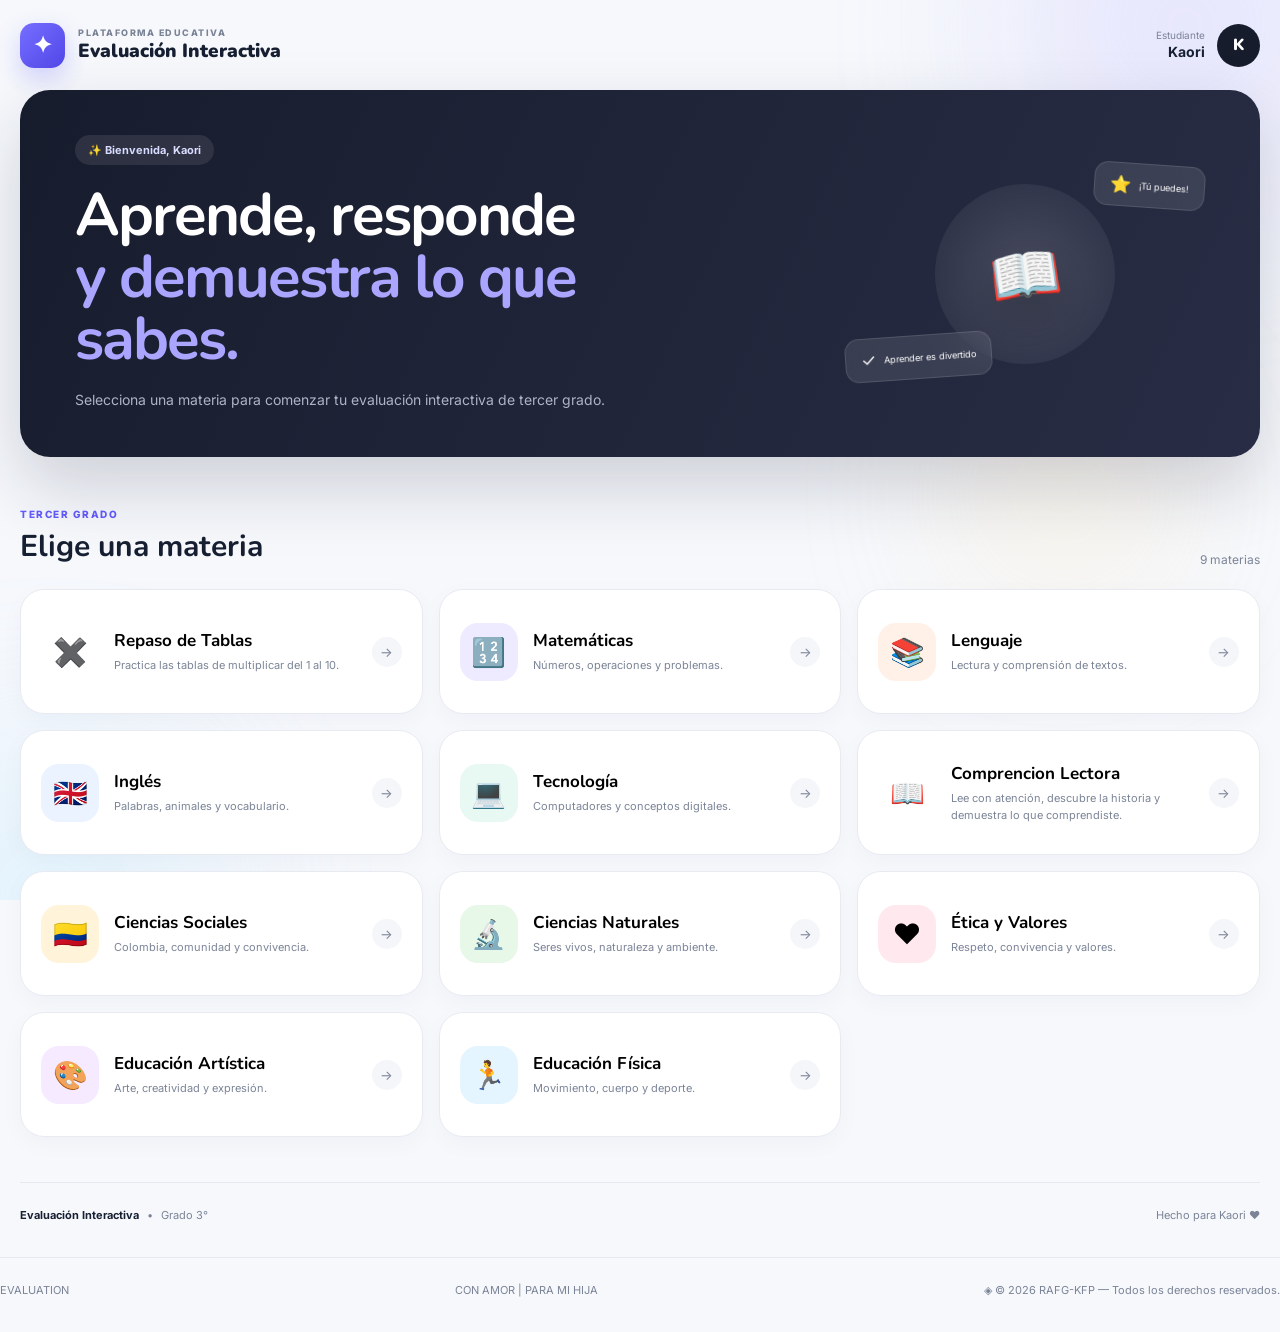
==== index.html @ 9e650608 "Update index.html" ====
<!DOCTYPE html>
<html lang="es">
<head>
    <meta charset="UTF-8">
    <meta name="viewport" content="width=device-width, initial-scale=1.0">

    <title>Evaluación Interactiva | Kaori</title>

    <link rel="stylesheet" href="css/materias.css">
</head>

<body>

    <!-- Fondo decorativo -->
    <div class="background">
        <div class="orb orb-1"></div>
        <div class="orb orb-2"></div>
        <div class="orb orb-3"></div>
    </div>

    <!-- APP -->
    <main class="app">

        <!-- HEADER -->
        <header class="header">

            <div class="brand">
                <div class="brand-icon">
                    ✦
                </div>

                <div>
                    <span class="brand-small">PLATAFORMA EDUCATIVA</span>
                    <h1>Evaluación Interactiva</h1>
                </div>
            </div>

            <div class="student">
                <div class="student-info">
                    <span>Estudiante</span>
                    <strong>Kaori</strong>
                </div>

                <div class="avatar">
                    K
                </div>
            </div>

        </header>


        <!-- HERO -->
        <section class="hero">

            <div class="hero-content">

                <span class="welcome">
                    ✨ Bienvenida, Kaori
                </span>

                <h2>
                    Aprende, responde<br>
                    <span>y demuestra lo que sabes.</span>
                </h2>

                <p>
                    Selecciona una materia para comenzar tu evaluación
                    interactiva de tercer grado.
                </p>

            </div>

            <div class="hero-decoration">

                <div class="floating-card card-one">
                    <span>⭐</span>
                    <small>¡Tú puedes!</small>
                </div>

                <div class="main-illustration">
                    <div class="book">
                        📖
                    </div>
                </div>

                <div class="floating-card card-two">
                    <span>✓</span>
                    <small>Aprender es divertido</small>
                </div>

            </div>

        </section>


        <!-- MATERIAS -->
        <section class="subjects-section">

            <div class="section-title">

                <div>
                    <span class="section-label">TERCER GRADO</span>
                    <h3>Elige una materia</h3>
                </div>

                <span class="subject-count">
                    9 materias
                </span>

            </div>


            <div class="subjects-grid">
<!-- REPASO DE TABLAS -->
<button
    class="subject-card tablas"
    data-subject="repaso-tablas">

    <div class="subject-icon">
        ✖️
    </div>

    <div class="subject-content">
        <h4>Repaso de Tablas</h4>

        <p>
            Practica las tablas de multiplicar del 1 al 10.
        </p>
    </div>

    <div class="arrow">
        →
    </div>

</button>
                
                <!-- MATEMÁTICAS -->
                <button
                    class="subject-card mathematics"
                    data-subject="matematicas">

                    <div class="subject-icon">
                        🔢
                    </div>

                    <div class="subject-content">
                        <h4>Matemáticas</h4>
                        <p>
                            Números, operaciones y problemas.
                        </p>
                    </div>

                    <div class="arrow">
                        →
                    </div>

                </button>


                <!-- LENGUAJE -->
                <button
                    class="subject-card language"
                    data-subject="lenguaje">

                    <div class="subject-icon">
                        📚
                    </div>

                    <div class="subject-content">
                        <h4>Lenguaje</h4>
                        <p>
                            Lectura y comprensión de textos.
                        </p>
                    </div>

                    <div class="arrow">
                        →
                    </div>

                </button>


                <!-- INGLÉS -->
                <button
                    class="subject-card english"
                    data-subject="ingles">

                    <div class="subject-icon">
                        🇬🇧
                    </div>

                    <div class="subject-content">
                        <h4>Inglés</h4>
                        <p>
                            Palabras, animales y vocabulario.
                        </p>
                    </div>

                    <div class="arrow">
                        →
                    </div>

                </button>


                <!-- TECNOLOGÍA -->
                <button
                    class="subject-card technology"
                    data-subject="tecnologia">

                    <div class="subject-icon">
                        💻
                    </div>

                    <div class="subject-content">
                        <h4>Tecnología</h4>
                        <p>
                            Computadores y conceptos digitales.
                        </p>
                    </div>

                    <div class="arrow">
                        →
                    </div>

                </button>

                <!-- COMPRENCION LECTORA -->
                <button
                    class="subject-card comprencionlectora"
                    data-subject="comprencionlectora">

                    <div class="subject-icon">
                        📖
                    </div>

                    <div class="subject-content">
                        <h4>Comprencion Lectora</h4>
                        <p>
                            Lee con atención, descubre la historia y demuestra lo que comprendiste.
                        </p>
                    </div>

                    <div class="arrow">
                        →
                    </div>

                </button>

                <!-- SOCIALES -->
                <button
                    class="subject-card social"
                    data-subject="sociales">

                    <div class="subject-icon">
                        🇨🇴
                    </div>

                    <div class="subject-content">
                        <h4>Ciencias Sociales</h4>
                        <p>
                            Colombia, comunidad y convivencia.
                        </p>
                    </div>

                    <div class="arrow">
                        →
                    </div>

                </button>


                <!-- NATURALES -->
                <button
                    class="subject-card natural"
                    data-subject="naturales">

                    <div class="subject-icon">
                        🔬
                    </div>

                    <div class="subject-content">
                        <h4>Ciencias Naturales</h4>
                        <p>
                            Seres vivos, naturaleza y ambiente.
                        </p>
                    </div>

                    <div class="arrow">
                        →
                    </div>

                </button>


                <!-- ÉTICA -->
                <button
                    class="subject-card ethics"
                    data-subject="etica">

                    <div class="subject-icon">
                        ❤️
                    </div>

                    <div class="subject-content">
                        <h4>Ética y Valores</h4>
                        <p>
                            Respeto, convivencia y valores.
                        </p>
                    </div>

                    <div class="arrow">
                        →
                    </div>

                </button>


                <!-- ARTÍSTICA -->
                <button
                    class="subject-card art"
                    data-subject="artistica">

                    <div class="subject-icon">
                        🎨
                    </div>

                    <div class="subject-content">
                        <h4>Educación Artística</h4>
                        <p>
                            Arte, creatividad y expresión.
                        </p>
                    </div>

                    <div class="arrow">
                        →
                    </div>

                </button>


                <!-- EDUCACIÓN FÍSICA -->
                <button
                    class="subject-card physical"
                    data-subject="educacion-fisica">

                    <div class="subject-icon">
                        🏃
                    </div>

                    <div class="subject-content">
                        <h4>Educación Física</h4>
                        <p>
                            Movimiento, cuerpo y deporte.
                        </p>
                    </div>

                    <div class="arrow">
                        →
                    </div>

                </button>

            </div>

        </section>


        <!-- FOOTER -->
        <footer>

            <div>
                <strong>Evaluación Interactiva</strong>
                <span>•</span>
                <span>Grado 3°</span>
            </div>

            <span>
                Hecho para Kaori ❤️
            </span>

        </footer>

    </main>


    <!-- MODAL -->
    <div class="modal" id="modal">

        <div class="modal-box">

            <button
                class="close-modal"
                id="closeModal">
                ×
            </button>

            <div
                class="modal-icon"
                id="modalIcon">
                🔢
            </div>

            <span>HAS SELECCIONADO</span>

            <h3 id="modalTitle">
                Matemáticas
            </h3>

            <p id="modalDescription">
                Prepárate para comenzar tu evaluación.
            </p>

            <button
                class="start-button"
                id="startButton">

                Comenzar evaluación
                <span>→</span>

            </button>

        </div>

    </div>

    <footer>

    <p>
      EVALUATION
    </p>

    <span>
      CON AMOR | PARA MI HIJA
    </span>
    <p>◈ © 2026 RAFG-KFP — Todos los derechos reservados.</p>
  </footer>

    <script src="js/materias"></script>

</body>
</html>
---- css/materias.css ----
@import url('https://fonts.googleapis.com/css2?family=Inter:wght@400;500;600;700;800&family=Nunito:wght@700;800;900&display=swap');

:root {
    --bg: #f6f8fc;
    --surface: #ffffff;
    --text: #172033;
    --muted: #7b8497;
    --border: #e7eaf1;

    --primary: #635bff;
    --primary-dark: #5148e8;

    --shadow:
        0 20px 50px rgba(30, 35, 60, 0.08);

    --radius: 24px;
}

* {
    margin: 0;
    padding: 0;
    box-sizing: border-box;
}

body {
    min-height: 100vh;
    background: var(--bg);
    color: var(--text);
    font-family: "Inter", sans-serif;
    overflow-x: hidden;
}

button {
    font-family: inherit;
}

.background {
    position: fixed;
    inset: 0;
    overflow: hidden;
    pointer-events: none;
    z-index: -1;
}

.orb {
    position: absolute;
    border-radius: 50%;
    filter: blur(90px);
    opacity: .35;
}

.orb-1 {
    width: 350px;
    height: 350px;
    background: #c9c5ff;
    top: -150px;
    right: -80px;
}

.orb-2 {
    width: 300px;
    height: 300px;
    background: #b8e7ff;
    bottom: -150px;
    left: -100px;
}

.orb-3 {
    width: 180px;
    height: 180px;
    background: #ffe3a9;
    top: 45%;
    right: 10%;
}


/* APP */

.app {
    width: min(1380px, calc(100% - 40px));
    margin: auto;
}


/* HEADER */

.header {
    height: 90px;
    display: flex;
    align-items: center;
    justify-content: space-between;
}

.brand {
    display: flex;
    align-items: center;
    gap: 13px;
}

.brand-icon {
    width: 45px;
    height: 45px;
    display: grid;
    place-items: center;
    border-radius: 14px;

    color: white;
    font-size: 23px;
    font-weight: 900;

    background:
        linear-gradient(
            135deg,
            #766dff,
            #5148e8
        );

    box-shadow:
        0 10px 25px rgba(99, 91, 255, .25);
}

.brand-small {
    display: block;
    font-size: 9px;
    font-weight: 800;
    letter-spacing: 1.5px;
    color: var(--muted);
}

.brand h1 {
    font-family: "Nunito", sans-serif;
    font-size: 19px;
    font-weight: 900;
}

.student {
    display: flex;
    align-items: center;
    gap: 12px;
}

.student-info {
    text-align: right;
}

.student-info span {
    display: block;
    color: var(--muted);
    font-size: 10px;
}

.student-info strong {
    font-size: 14px;
}

.avatar {
    width: 43px;
    height: 43px;

    display: grid;
    place-items: center;

    border-radius: 50%;

    background: #171c2d;
    color: white;

    font-family: "Nunito";
    font-weight: 900;
}


/* HERO */

.hero {
    min-height: 330px;

    padding: 45px 55px;

    border-radius: 30px;

    display: flex;
    align-items: center;
    justify-content: space-between;

    overflow: hidden;

    background:
        linear-gradient(
            115deg,
            #171c2d,
            #282d45
        );

    box-shadow:
        0 30px 70px rgba(24, 29, 50, .18);

    position: relative;
}

.hero-content {
    max-width: 650px;
    position: relative;
    z-index: 2;
}

.welcome {
    display: inline-flex;

    padding: 8px 13px;

    border-radius: 50px;

    background: rgba(255,255,255,.09);

    color: #d9dcff;

    font-size: 11px;
    font-weight: 700;

    margin-bottom: 20px;
}

.hero h2 {
    color: white;

    font-family: "Nunito", sans-serif;

    font-size: clamp(36px, 5vw, 60px);

    line-height: 1.03;

    letter-spacing: -2px;
}

.hero h2 span {
    color: #aaa5ff;
}

.hero p {
    margin-top: 18px;

    max-width: 550px;

    color: #aeb3c6;

    line-height: 1.7;

    font-size: 14px;
}


/* HERO ART */

.hero-decoration {
    width: 360px;
    height: 260px;

    position: relative;

    display: grid;
    place-items: center;
}

.main-illustration {
    width: 180px;
    height: 180px;

    border-radius: 50%;

    display: grid;
    place-items: center;

    background:
        radial-gradient(
            circle,
            rgba(255,255,255,.16),
            rgba(255,255,255,.02)
        );
}

.book {
    width: 110px;
    height: 90px;

    display: grid;
    place-items: center;

    font-size: 58px;

    transform: rotate(-8deg);

    filter:
        drop-shadow(
            0 20px 20px rgba(0,0,0,.25)
        );
}

.floating-card {
    position: absolute;

    padding: 11px 15px;

    border-radius: 14px;

    background: rgba(255,255,255,.1);

    backdrop-filter: blur(15px);

    border: 1px solid rgba(255,255,255,.12);

    color: white;

    display: flex;
    align-items: center;
    gap: 8px;

    font-size: 11px;
}

.floating-card span {
    font-size: 17px;
}

.card-one {
    top: 20px;
    right: 0;
    transform: rotate(4deg);
}

.card-two {
    bottom: 25px;
    left: 0;
    transform: rotate(-4deg);
}


/* SUBJECTS */

.subjects-section {
    padding: 45px 0;
}

.section-title {
    display: flex;
    align-items: flex-end;
    justify-content: space-between;

    margin-bottom: 22px;
}

.section-label {
    color: var(--primary);

    font-size: 10px;
    font-weight: 800;

    letter-spacing: 1.5px;
}

.section-title h3 {
    margin-top: 4px;

    font-family: "Nunito", sans-serif;

    font-size: 30px;
}

.subject-count {
    color: var(--muted);
    font-size: 12px;
}


/* GRID */

.subjects-grid {
    display: grid;

    grid-template-columns:
        repeat(3, 1fr);

    gap: 16px;
}


/* CARDS */

.subject-card {
    border: 1px solid var(--border);

    background: var(--surface);

    border-radius: var(--radius);

    min-height: 125px;

    padding: 20px;

    display: flex;
    align-items: center;

    gap: 15px;

    text-align: left;

    cursor: pointer;

    position: relative;

    transition:
        transform .25s ease,
        box-shadow .25s ease,
        border-color .25s ease;

    box-shadow:
        0 7px 25px rgba(30,35,60,.03);
}

.subject-card:hover {
    transform: translateY(-5px);

    box-shadow: var(--shadow);

    border-color: transparent;
}

.subject-icon {
    width: 58px;
    height: 58px;

    min-width: 58px;

    display: grid;
    place-items: center;

    border-radius: 18px;

    font-size: 28px;

    transition:
        transform .25s ease;
}

.subject-card:hover .subject-icon {
    transform: scale(1.08) rotate(-4deg);
}

.subject-content {
    flex: 1;
}

.subject-content h4 {
    font-family: "Nunito", sans-serif;

    font-size: 17px;

    margin-bottom: 5px;
}

.subject-content p {
    color: var(--muted);

    font-size: 11px;

    line-height: 1.5;
}

.arrow {
    width: 30px;
    height: 30px;

    border-radius: 50%;

    display: grid;
    place-items: center;

    color: var(--muted);

    background: #f5f6fa;

    transition:
        transform .2s ease,
        background .2s ease;
}

.subject-card:hover .arrow {
    transform: translateX(4px);

    background: var(--primary);

    color: white;
}


/* COLORS */

.mathematics .subject-icon {
    background: #eeeaff;
}

.language .subject-icon {
    background: #fff0e8;
}

.english .subject-icon {
    background: #eaf3ff;
}

.technology .subject-icon {
    background: #e8f8f2;
}

.social .subject-icon {
    background: #fff4d9;
}

.natural .subject-icon {
    background: #e7f7e8;
}

.ethics .subject-icon {
    background: #ffe9ee;
}

.art .subject-icon {
    background: #f5eaff;
}

.physical .subject-icon {
    background: #e5f5ff;
}


/* FOOTER */

footer {
    border-top: 1px solid var(--border);

    padding: 25px 0 35px;

    display: flex;
    justify-content: space-between;

    color: var(--muted);

    font-size: 11px;
}

footer div {
    display: flex;
    gap: 8px;
}

footer strong {
    color: var(--text);
}


/* MODAL */

.modal {
    position: fixed;

    inset: 0;

    display: flex;
    align-items: center;
    justify-content: center;

    padding: 20px;

    background: rgba(10,13,25,.65);

    backdrop-filter: blur(10px);

    opacity: 0;

    visibility: hidden;

    transition: .25s;

    z-index: 100;
}

.modal.active {
    opacity: 1;
    visibility: visible;
}

.modal-box {
    width: min(420px, 100%);

    background: white;

    border-radius: 28px;

    padding: 35px;

    text-align: center;

    position: relative;

    transform: translateY(20px) scale(.96);

    transition: .25s;

    box-shadow:
        0 40px 100px rgba(0,0,0,.25);
}

.modal.active .modal-box {
    transform: translateY(0) scale(1);
}

.close-modal {
    position: absolute;

    right: 17px;
    top: 17px;

    width: 32px;
    height: 32px;

    border: 0;

    border-radius: 50%;

    background: #f1f2f6;

    color: #555;

    font-size: 20px;

    cursor: pointer;
}

.modal-icon {
    width: 75px;
    height: 75px;

    margin: 0 auto 18px;

    display: grid;
    place-items: center;

    border-radius: 22px;

    background: #eeeaff;

    font-size: 35px;
}

.modal-box > span {
    color: var(--muted);

    font-size: 9px;

    font-weight: 800;

    letter-spacing: 1.5px;
}

.modal-box h3 {
    margin: 8px 0;

    font-family: "Nunito";

    font-size: 28px;
}

.modal-box p {
    color: var(--muted);

    font-size: 13px;

    line-height: 1.6;

    margin-bottom: 25px;
}

.start-button {
    width: 100%;

    border: 0;

    padding: 15px;

    border-radius: 14px;

    background:
        linear-gradient(
            135deg,
            var(--primary),
            var(--primary-dark)
        );

    color: white;

    font-size: 13px;

    font-weight: 800;

    cursor: pointer;

    box-shadow:
        0 10px 25px rgba(99,91,255,.25);

    transition: .2s;
}

.start-button:hover {
    transform: translateY(-2px);

    box-shadow:
        0 15px 30px rgba(99,91,255,.35);
}

.start-button span {
    margin-left: 8px;
}


/* RESPONSIVE */

@media (max-width: 1050px) {

    .subjects-grid {
        grid-template-columns:
            repeat(2, 1fr);
    }

    .hero-decoration {
        width: 280px;
    }

}


@media (max-width: 750px) {

    .app {
        width: min(100% - 24px, 600px);
    }

    .header {
        height: 75px;
    }

    .brand h1 {
        font-size: 16px;
    }

    .student-info {
        display: none;
    }

    .hero {
        padding: 35px 25px;

        min-height: 390px;
    }

    .hero h2 {
        font-size: 39px;
    }

    .hero-decoration {
        display: none;
    }

    .subjects-grid {
        grid-template-columns: 1fr;
    }

    .section-title h3 {
        font-size: 25px;
    }

    footer {
        flex-direction: column;
        gap: 10px;
    }

}


@media (max-width: 420px) {

    .hero {
        border-radius: 22px;
    }

    .hero h2 {
        font-size: 34px;
        letter-spacing: -1px;
    }

    .subject-card {
        min-height: 110px;
        padding: 15px;
    }

    .subject-icon {
        width: 50px;
        height: 50px;
        min-width: 50px;
        font-size: 24px;
    }

}
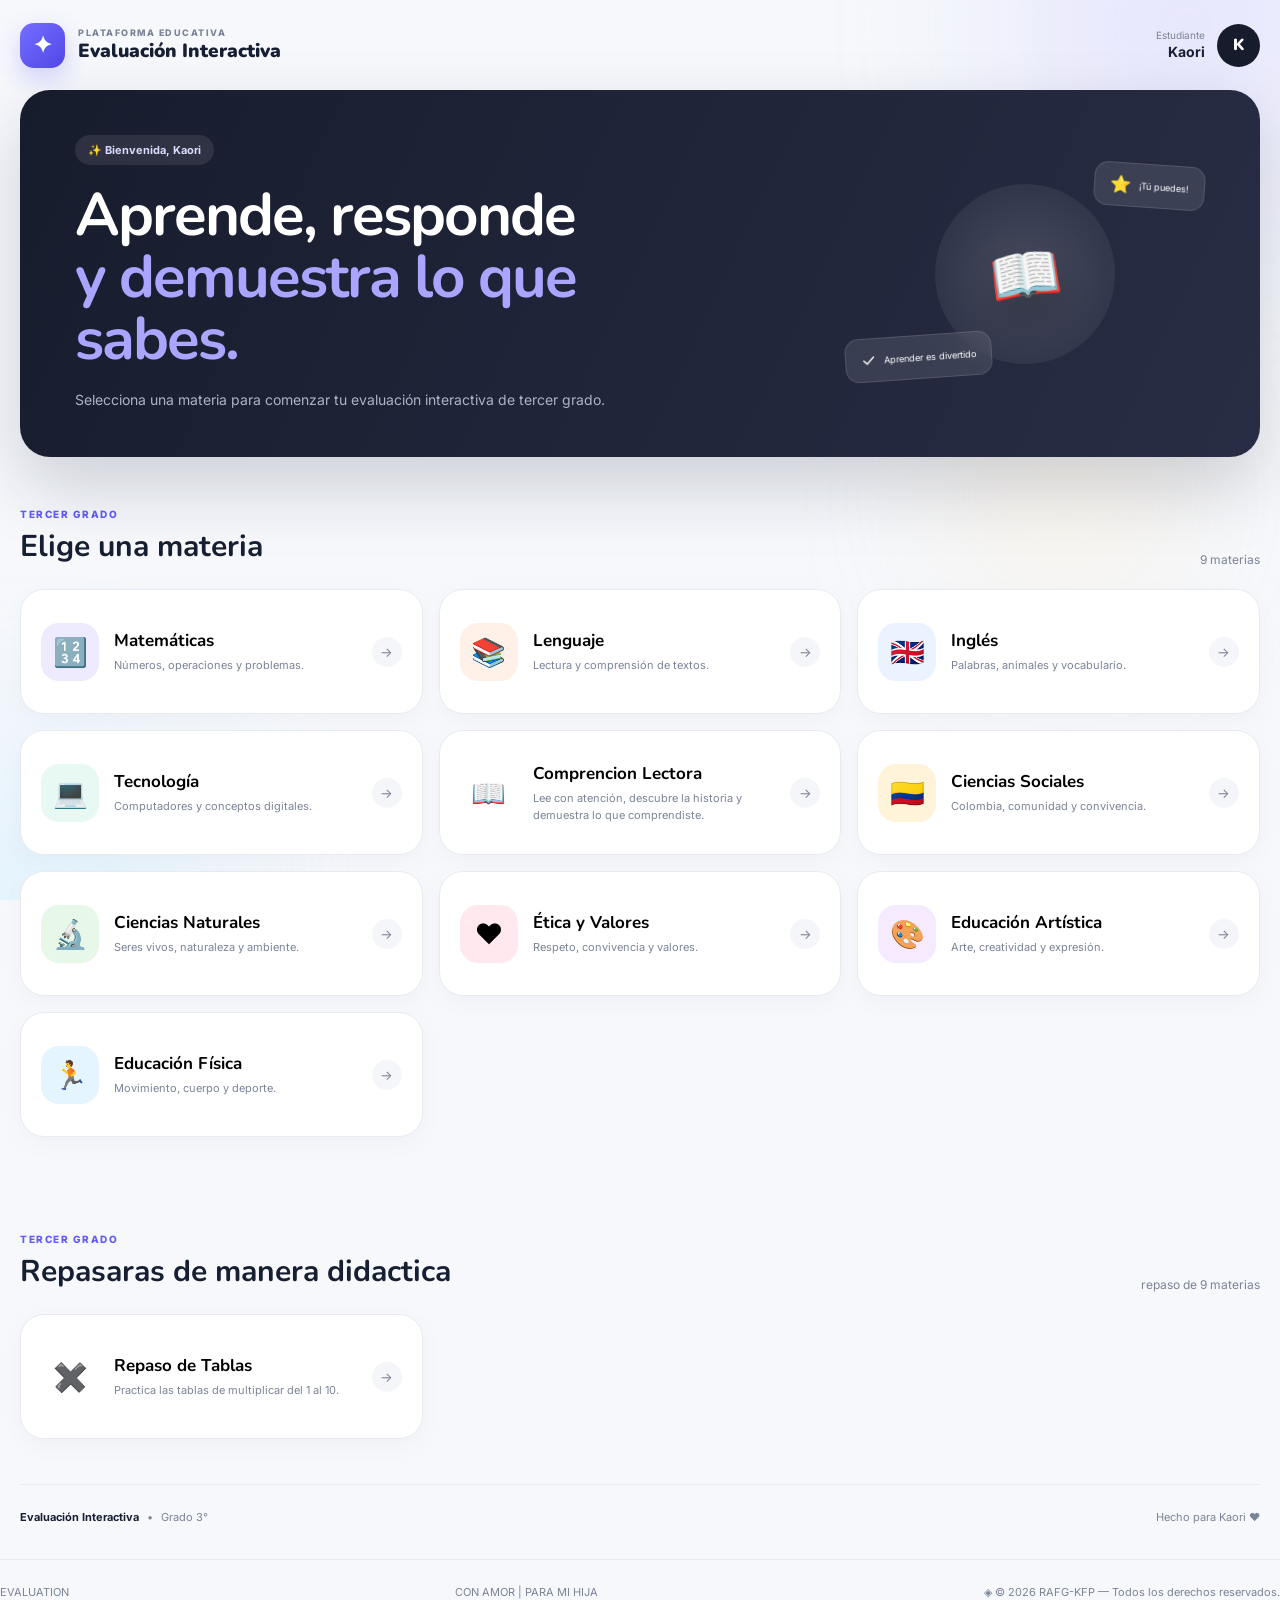
==== commit 6e65f2bc: "Update index.html" ====
--- a/index.html
+++ b/index.html
@@ -111,10 +111,262 @@
 
 
             <div class="subjects-grid">
-<!-- REPASO DE TABLAS -->
-<button
-    class="subject-card tablas"
-    data-subject="repaso-tablas">
+                
+                <!-- MATEMÁTICAS -->
+                <button
+                    class="subject-card mathematics"
+                    data-subject="matematicas">
+
+                    <div class="subject-icon">
+                        🔢
+                    </div>
+
+                    <div class="subject-content">
+                        <h4>Matemáticas</h4>
+                        <p>
+                            Números, operaciones y problemas.
+                        </p>
+                    </div>
+
+                    <div class="arrow">
+                        →
+                    </div>
+
+                </button>
+
+
+                <!-- LENGUAJE -->
+                <button
+                    class="subject-card language"
+                    data-subject="lenguaje">
+
+                    <div class="subject-icon">
+                        📚
+                    </div>
+
+                    <div class="subject-content">
+                        <h4>Lenguaje</h4>
+                        <p>
+                            Lectura y comprensión de textos.
+                        </p>
+                    </div>
+
+                    <div class="arrow">
+                        →
+                    </div>
+
+                </button>
+
+
+                <!-- INGLÉS -->
+                <button
+                    class="subject-card english"
+                    data-subject="ingles">
+
+                    <div class="subject-icon">
+                        🇬🇧
+                    </div>
+
+                    <div class="subject-content">
+                        <h4>Inglés</h4>
+                        <p>
+                            Palabras, animales y vocabulario.
+                        </p>
+                    </div>
+
+                    <div class="arrow">
+                        →
+                    </div>
+
+                </button>
+
+
+                <!-- TECNOLOGÍA -->
+                <button
+                    class="subject-card technology"
+                    data-subject="tecnologia">
+
+                    <div class="subject-icon">
+                        💻
+                    </div>
+
+                    <div class="subject-content">
+                        <h4>Tecnología</h4>
+                        <p>
+                            Computadores y conceptos digitales.
+                        </p>
+                    </div>
+
+                    <div class="arrow">
+                        →
+                    </div>
+
+                </button>
+
+                <!-- COMPRENCION LECTORA -->
+                <button
+                    class="subject-card comprencionlectora"
+                    data-subject="comprencionlectora">
+
+                    <div class="subject-icon">
+                        📖
+                    </div>
+
+                    <div class="subject-content">
+                        <h4>Comprencion Lectora</h4>
+                        <p>
+                            Lee con atención, descubre la historia y demuestra lo que comprendiste.
+                        </p>
+                    </div>
+
+                    <div class="arrow">
+                        →
+                    </div>
+
+                </button>
+
+                <!-- SOCIALES -->
+                <button
+                    class="subject-card social"
+                    data-subject="sociales">
+
+                    <div class="subject-icon">
+                        🇨🇴
+                    </div>
+
+                    <div class="subject-content">
+                        <h4>Ciencias Sociales</h4>
+                        <p>
+                            Colombia, comunidad y convivencia.
+                        </p>
+                    </div>
+
+                    <div class="arrow">
+                        →
+                    </div>
+
+                </button>
+
+
+                <!-- NATURALES -->
+                <button
+                    class="subject-card natural"
+                    data-subject="naturales">
+
+                    <div class="subject-icon">
+                        🔬
+                    </div>
+
+                    <div class="subject-content">
+                        <h4>Ciencias Naturales</h4>
+                        <p>
+                            Seres vivos, naturaleza y ambiente.
+                        </p>
+                    </div>
+
+                    <div class="arrow">
+                        →
+                    </div>
+
+                </button>
+
+
+                <!-- ÉTICA -->
+                <button
+                    class="subject-card ethics"
+                    data-subject="etica">
+
+                    <div class="subject-icon">
+                        ❤️
+                    </div>
+
+                    <div class="subject-content">
+                        <h4>Ética y Valores</h4>
+                        <p>
+                            Respeto, convivencia y valores.
+                        </p>
+                    </div>
+
+                    <div class="arrow">
+                        →
+                    </div>
+
+                </button>
+
+
+                <!-- ARTÍSTICA -->
+                <button
+                    class="subject-card art"
+                    data-subject="artistica">
+
+                    <div class="subject-icon">
+                        🎨
+                    </div>
+
+                    <div class="subject-content">
+                        <h4>Educación Artística</h4>
+                        <p>
+                            Arte, creatividad y expresión.
+                        </p>
+                    </div>
+
+                    <div class="arrow">
+                        →
+                    </div>
+
+                </button>
+
+
+                <!-- EDUCACIÓN FÍSICA -->
+                <button
+                    class="subject-card physical"
+                    data-subject="educacion-fisica">
+
+                    <div class="subject-icon">
+                        🏃
+                    </div>
+
+                    <div class="subject-content">
+                        <h4>Educación Física</h4>
+                        <p>
+                            Movimiento, cuerpo y deporte.
+                        </p>
+                    </div>
+
+                    <div class="arrow">
+                        →
+                    </div>
+
+                </button>
+
+            </div>
+
+        </section>
+
+        </section>
+          <!-- REPASO -->
+        <section class="subjects-section">
+
+            <div class="section-title">
+
+                <div>
+                    <span class="section-label">TERCER GRADO</span>
+                    <h3>Repasaras de manera didactica</h3>
+                </div>
+
+                <span class="subject-count">
+                    repaso de 9 materias
+                </span>
+
+            </div>
+
+
+            <div class="subjects-grid">
+                
+                <!-- REPASO DE TABLAS -->
+    <button
+                    class="subject-card tablas"
+                    data-subject="tablas">
 
     <div class="subject-icon">
         ✖️
@@ -133,239 +385,11 @@
     </div>
 
 </button>
-                
-                <!-- MATEMÁTICAS -->
-                <button
-                    class="subject-card mathematics"
-                    data-subject="matematicas">
-
-                    <div class="subject-icon">
-                        🔢
-                    </div>
-
-                    <div class="subject-content">
-                        <h4>Matemáticas</h4>
-                        <p>
-                            Números, operaciones y problemas.
-                        </p>
-                    </div>
-
-                    <div class="arrow">
-                        →
-                    </div>
-
-                </button>
-
-
-                <!-- LENGUAJE -->
-                <button
-                    class="subject-card language"
-                    data-subject="lenguaje">
-
-                    <div class="subject-icon">
-                        📚
-                    </div>
-
-                    <div class="subject-content">
-                        <h4>Lenguaje</h4>
-                        <p>
-                            Lectura y comprensión de textos.
-                        </p>
-                    </div>
-
-                    <div class="arrow">
-                        →
-                    </div>
-
-                </button>
-
-
-                <!-- INGLÉS -->
-                <button
-                    class="subject-card english"
-                    data-subject="ingles">
-
-                    <div class="subject-icon">
-                        🇬🇧
-                    </div>
-
-                    <div class="subject-content">
-                        <h4>Inglés</h4>
-                        <p>
-                            Palabras, animales y vocabulario.
-                        </p>
-                    </div>
-
-                    <div class="arrow">
-                        →
-                    </div>
-
-                </button>
-
-
-                <!-- TECNOLOGÍA -->
-                <button
-                    class="subject-card technology"
-                    data-subject="tecnologia">
-
-                    <div class="subject-icon">
-                        💻
-                    </div>
-
-                    <div class="subject-content">
-                        <h4>Tecnología</h4>
-                        <p>
-                            Computadores y conceptos digitales.
-                        </p>
-                    </div>
-
-                    <div class="arrow">
-                        →
-                    </div>
-
-                </button>
-
-                <!-- COMPRENCION LECTORA -->
-                <button
-                    class="subject-card comprencionlectora"
-                    data-subject="comprencionlectora">
-
-                    <div class="subject-icon">
-                        📖
-                    </div>
-
-                    <div class="subject-content">
-                        <h4>Comprencion Lectora</h4>
-                        <p>
-                            Lee con atención, descubre la historia y demuestra lo que comprendiste.
-                        </p>
-                    </div>
-
-                    <div class="arrow">
-                        →
-                    </div>
-
-                </button>
-
-                <!-- SOCIALES -->
-                <button
-                    class="subject-card social"
-                    data-subject="sociales">
-
-                    <div class="subject-icon">
-                        🇨🇴
-                    </div>
-
-                    <div class="subject-content">
-                        <h4>Ciencias Sociales</h4>
-                        <p>
-                            Colombia, comunidad y convivencia.
-                        </p>
-                    </div>
-
-                    <div class="arrow">
-                        →
-                    </div>
-
-                </button>
-
-
-                <!-- NATURALES -->
-                <button
-                    class="subject-card natural"
-                    data-subject="naturales">
-
-                    <div class="subject-icon">
-                        🔬
-                    </div>
-
-                    <div class="subject-content">
-                        <h4>Ciencias Naturales</h4>
-                        <p>
-                            Seres vivos, naturaleza y ambiente.
-                        </p>
-                    </div>
-
-                    <div class="arrow">
-                        →
-                    </div>
-
-                </button>
-
-
-                <!-- ÉTICA -->
-                <button
-                    class="subject-card ethics"
-                    data-subject="etica">
-
-                    <div class="subject-icon">
-                        ❤️
-                    </div>
-
-                    <div class="subject-content">
-                        <h4>Ética y Valores</h4>
-                        <p>
-                            Respeto, convivencia y valores.
-                        </p>
-                    </div>
-
-                    <div class="arrow">
-                        →
-                    </div>
-
-                </button>
-
-
-                <!-- ARTÍSTICA -->
-                <button
-                    class="subject-card art"
-                    data-subject="artistica">
-
-                    <div class="subject-icon">
-                        🎨
-                    </div>
-
-                    <div class="subject-content">
-                        <h4>Educación Artística</h4>
-                        <p>
-                            Arte, creatividad y expresión.
-                        </p>
-                    </div>
-
-                    <div class="arrow">
-                        →
-                    </div>
-
-                </button>
-
-
-                <!-- EDUCACIÓN FÍSICA -->
-                <button
-                    class="subject-card physical"
-                    data-subject="educacion-fisica">
-
-                    <div class="subject-icon">
-                        🏃
-                    </div>
-
-                    <div class="subject-content">
-                        <h4>Educación Física</h4>
-                        <p>
-                            Movimiento, cuerpo y deporte.
-                        </p>
-                    </div>
-
-                    <div class="arrow">
-                        →
-                    </div>
-
-                </button>
 
             </div>
 
         </section>
-
-
+        
         <!-- FOOTER -->
         <footer>
 
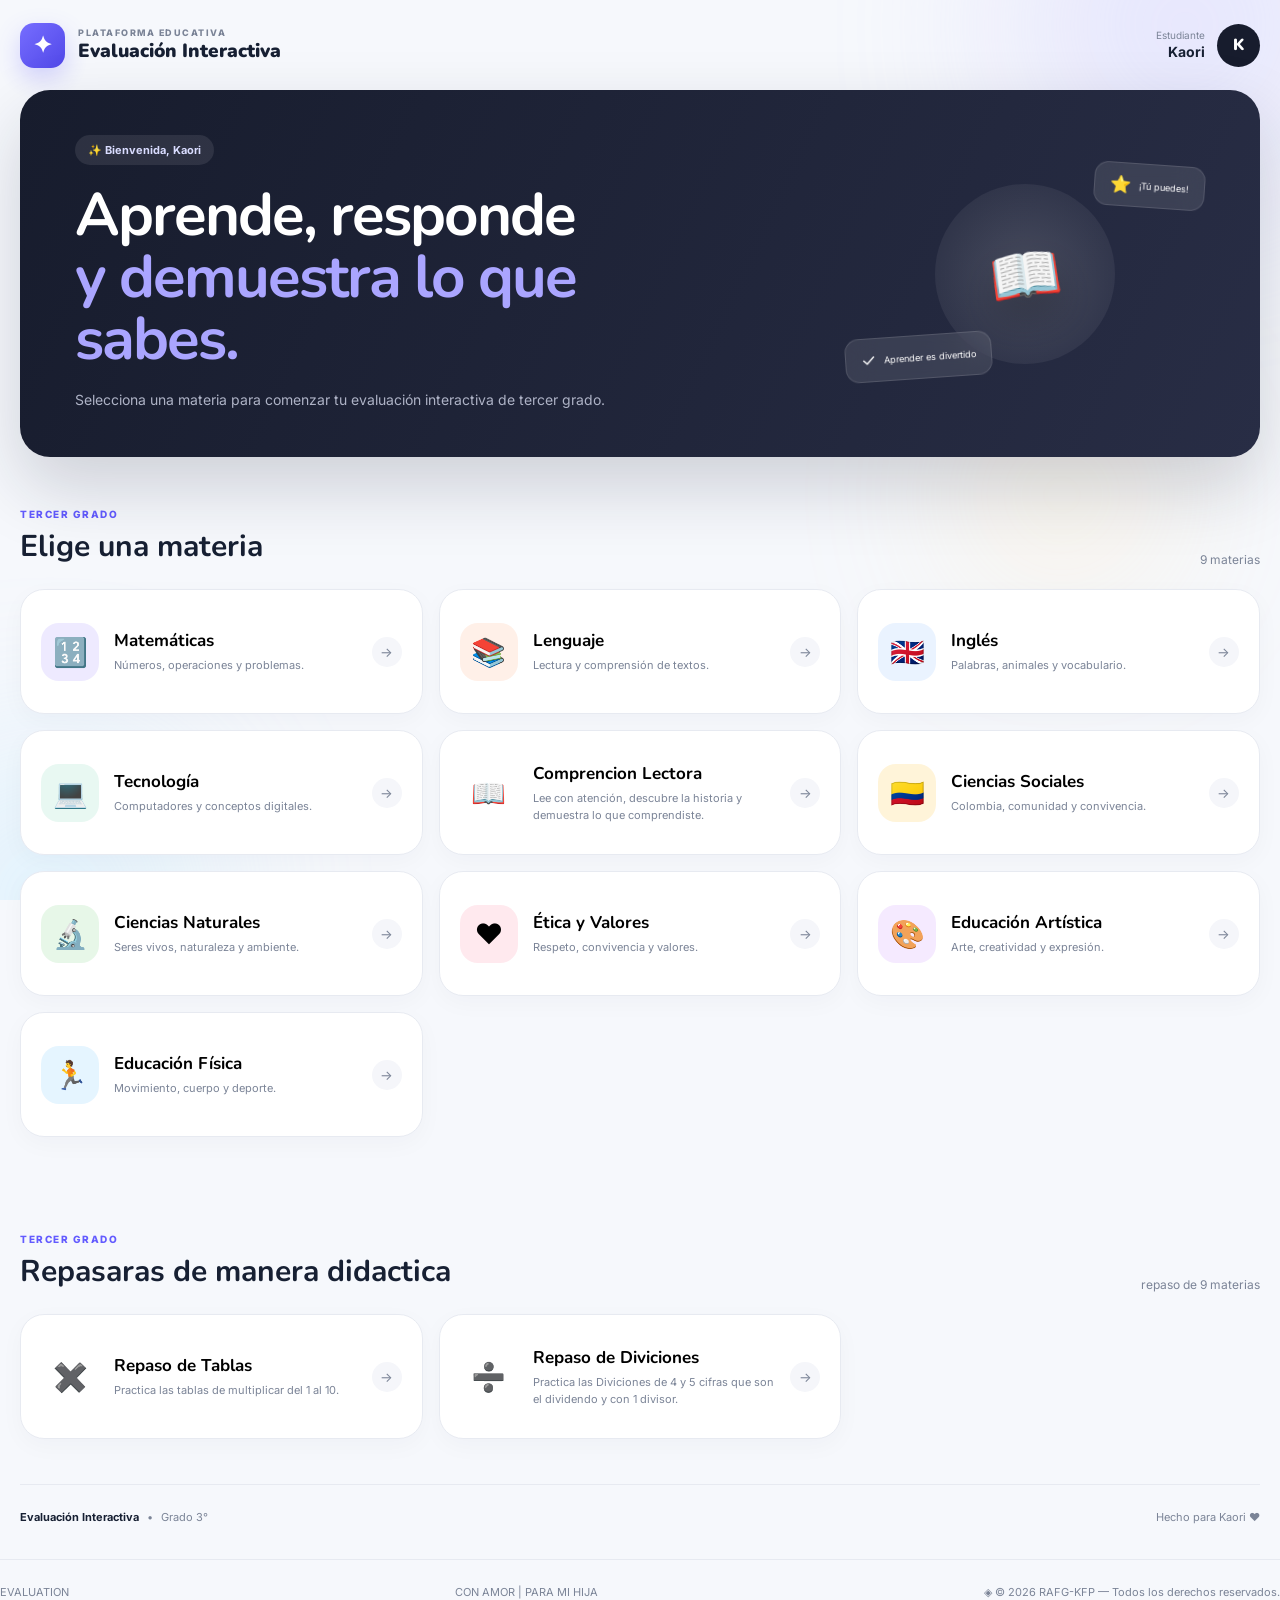
==== commit 8e657922: "Enhance index.html with new subjects and review section Added new sections for review and additional" ====
--- a/index.html
+++ b/index.html
@@ -385,7 +385,28 @@
     </div>
 
 </button>
-
+<!-- REPASO DE DIVICIONES -->
+    <button
+                    class="subject-card diviciones"
+                    data-subject="diviciones">
+
+    <div class="subject-icon">
+        ➗
+    </div>
+
+    <div class="subject-content">
+        <h4>Repaso de Diviciones</h4>
+
+        <p>
+            Practica las Diviciones de 4 y 5 cifras que son el dividendo y con 1 divisor.
+        </p>
+    </div>
+
+    <div class="arrow">
+        →
+    </div>
+
+</button>
             </div>
 
         </section>
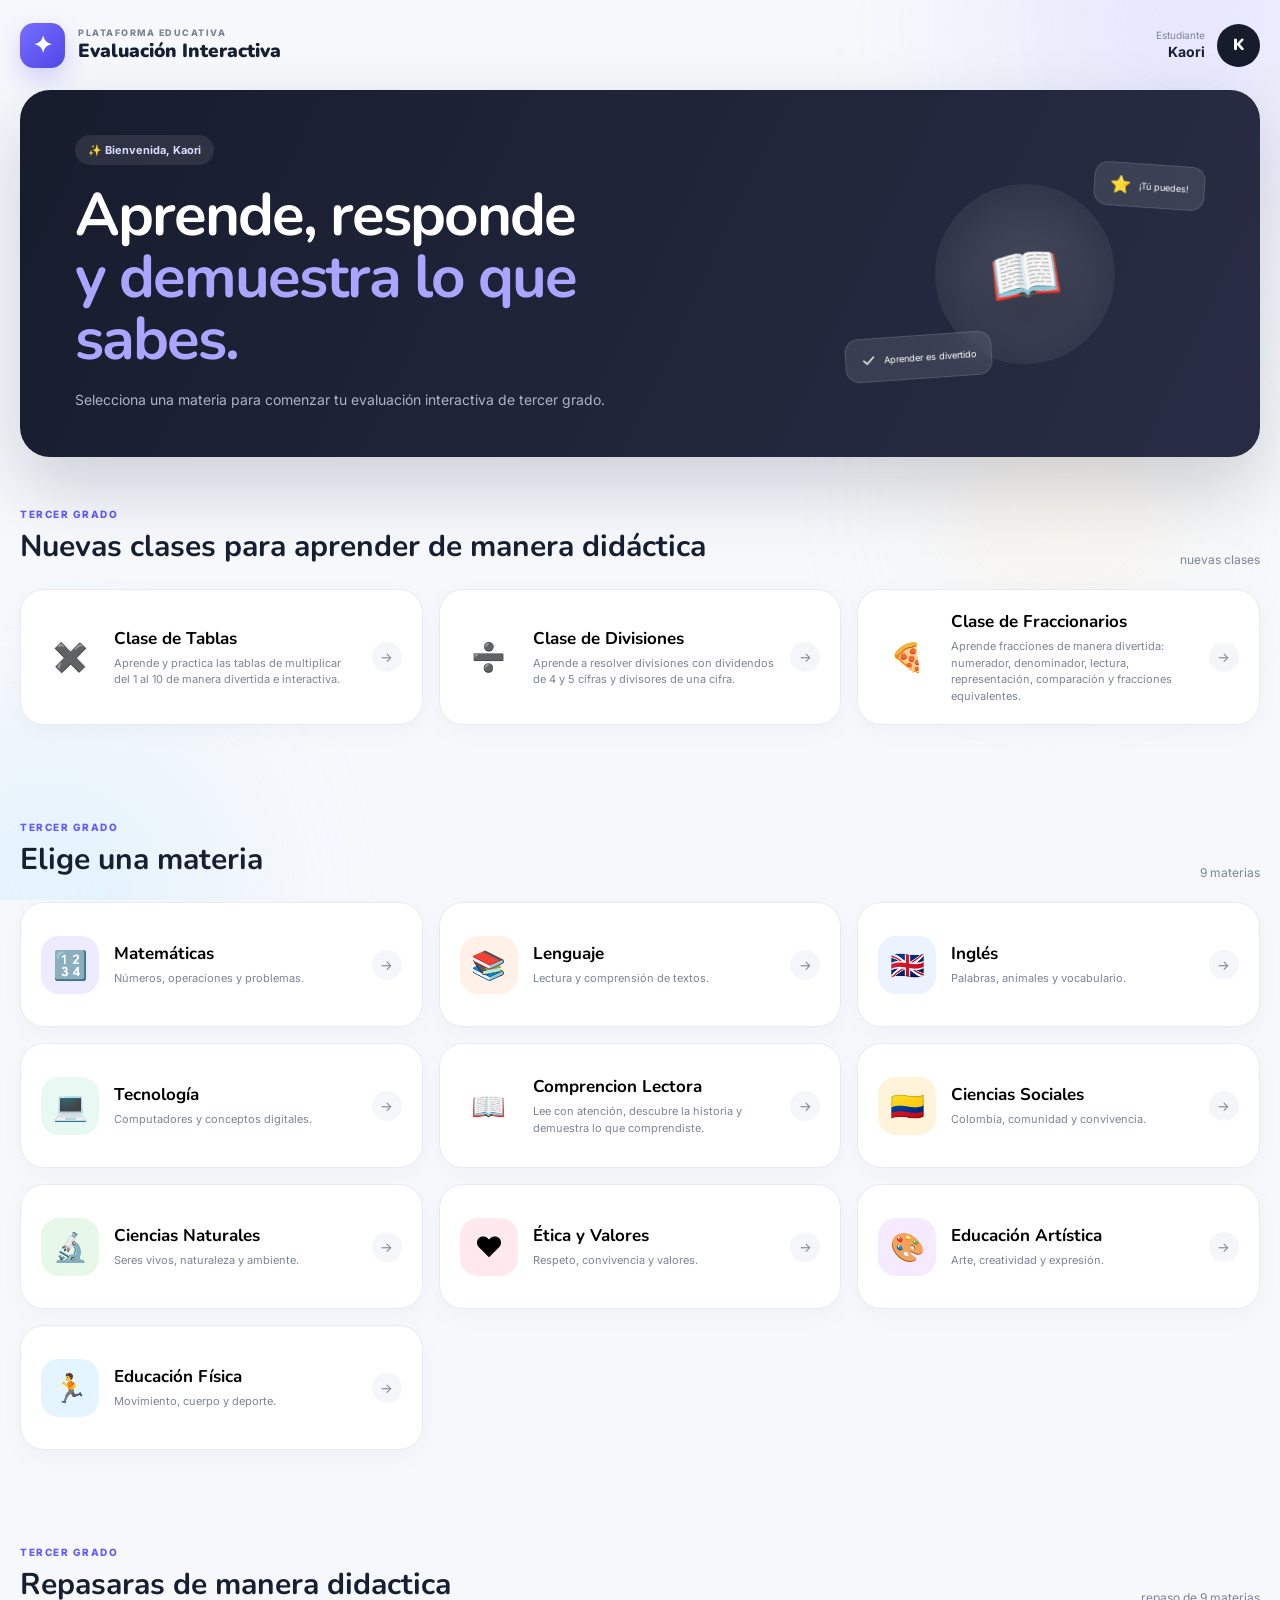
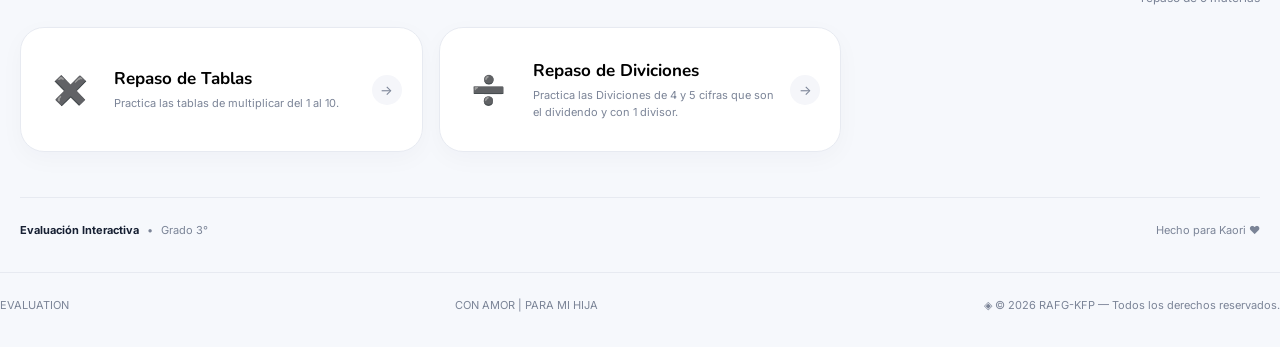
==== commit 2f534c8d: "Revise index.html for interactive evaluation platform Updated the HTML structure and content for the" ====
--- a/index.html
+++ b/index.html
@@ -92,7 +92,104 @@
 
         </section>
 
-
+        <!-- NUEVAS CLASES -->
+<section class="subjects-section">
+
+    <div class="section-title">
+
+        <div>
+            <span class="section-label">TERCER GRADO</span>
+            <h3>Nuevas clases para aprender de manera didáctica</h3>
+        </div>
+
+        <span class="subject-count">
+            nuevas clases
+        </span>
+
+    </div>
+
+
+    <div class="subjects-grid">
+
+        <!-- CLASE DE TABLAS -->
+        <button
+            class="subject-card tablas"
+            data-subject="tablas">
+
+            <div class="subject-icon">
+                ✖️
+            </div>
+
+            <div class="subject-content">
+                <h4>Clase de Tablas</h4>
+
+                <p>
+                    Aprende y practica las tablas de multiplicar del 1 al 10
+                    de manera divertida e interactiva.
+                </p>
+            </div>
+
+            <div class="arrow">
+                →
+            </div>
+
+        </button>
+
+
+        <!-- CLASE DE DIVISIONES -->
+        <button
+            class="subject-card diviciones"
+            data-subject="diviciones">
+
+            <div class="subject-icon">
+                ➗
+            </div>
+
+            <div class="subject-content">
+                <h4>Clase de Divisiones</h4>
+
+                <p>
+                    Aprende a resolver divisiones con dividendos de 4 y 5 cifras
+                    y divisores de una cifra.
+                </p>
+            </div>
+
+            <div class="arrow">
+                →
+            </div>
+
+        </button>
+
+
+        <!-- CLASE DE FRACCIONARIOS -->
+        <button
+            class="subject-card fraccionarios"
+            data-subject="fraccionarios">
+
+            <div class="subject-icon">
+                🍕
+            </div>
+
+            <div class="subject-content">
+                <h4>Clase de Fraccionarios</h4>
+
+                <p>
+                    Aprende fracciones de manera divertida: numerador,
+                    denominador, lectura, representación, comparación y
+                    fracciones equivalentes.
+                </p>
+            </div>
+
+            <div class="arrow">
+                →
+            </div>
+
+        </button>
+
+
+    </div>
+
+</section>
         <!-- MATERIAS -->
         <section class="subjects-section">
 
@@ -342,8 +439,6 @@
             </div>
 
         </section>
-
-        </section>
           <!-- REPASO -->
         <section class="subjects-section">
 
@@ -364,28 +459,28 @@
             <div class="subjects-grid">
                 
                 <!-- REPASO DE TABLAS -->
-    <button
+            <button
                     class="subject-card tablas"
                     data-subject="tablas">
 
-    <div class="subject-icon">
-        ✖️
-    </div>
-
-    <div class="subject-content">
-        <h4>Repaso de Tablas</h4>
-
-        <p>
-            Practica las tablas de multiplicar del 1 al 10.
-        </p>
-    </div>
-
-    <div class="arrow">
-        →
-    </div>
-
-</button>
-<!-- REPASO DE DIVICIONES -->
+            <div class="subject-icon">
+             ✖️
+            </div>
+
+             <div class="subject-content">
+             <h4>Repaso de Tablas</h4>
+
+             <p>
+               Practica las tablas de multiplicar del 1 al 10.
+              </p>
+            </div>
+
+             <div class="arrow">
+             →
+              </div>
+
+            </button>
+            <!-- REPASO DE DIVICIONES -->
     <button
                     class="subject-card diviciones"
                     data-subject="diviciones">
@@ -407,10 +502,12 @@
     </div>
 
 </button>
+     
+
             </div>
 
         </section>
-        
+
         <!-- FOOTER -->
         <footer>
 
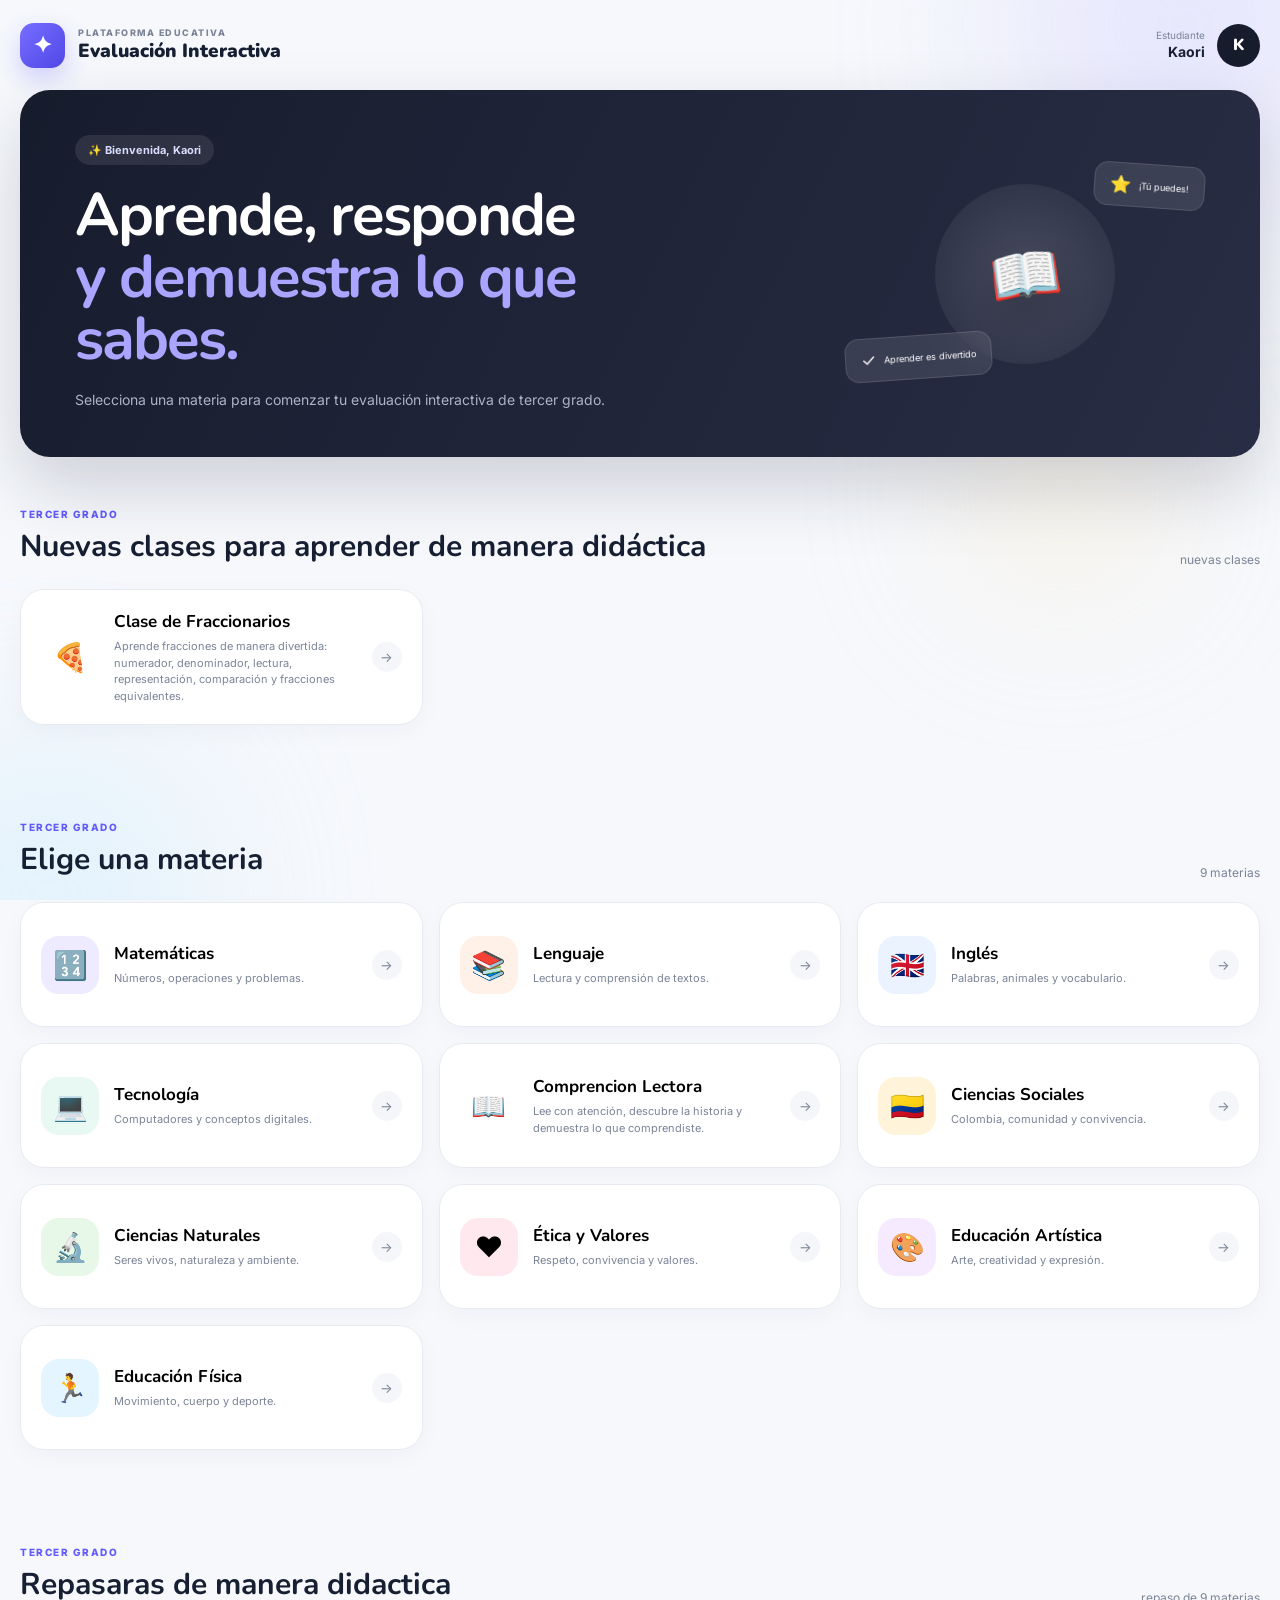
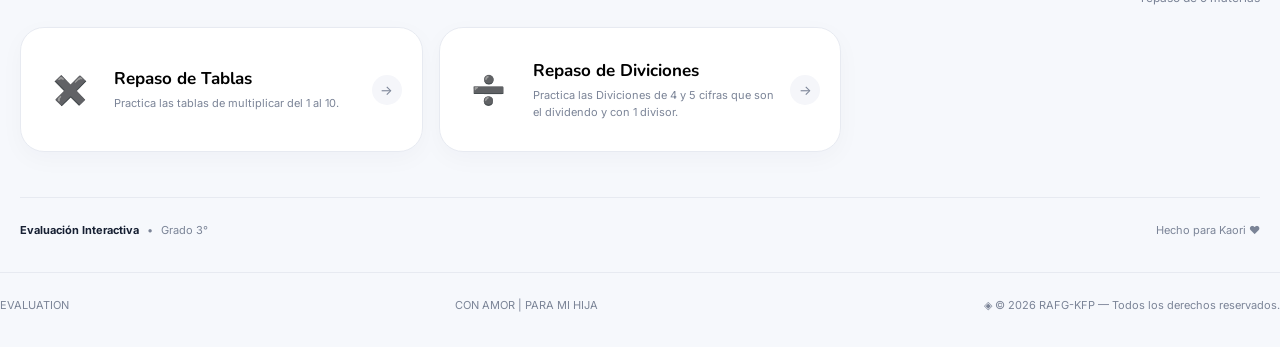
==== commit a5b8e39b: "Update index.html" ====
--- a/index.html
+++ b/index.html
@@ -111,7 +111,7 @@
 
     <div class="subjects-grid">
 
-        <!-- CLASE DE TABLAS -->
+        <!-- CLASE DE TABLAS 
         <button
             class="subject-card tablas"
             data-subject="tablas">
@@ -133,10 +133,10 @@
                 →
             </div>
 
-        </button>
-
-
-        <!-- CLASE DE DIVISIONES -->
+        </button>-->
+
+
+        <!-- CLASE DE DIVISIONES 
         <button
             class="subject-card diviciones"
             data-subject="diviciones">
@@ -158,7 +158,7 @@
                 →
             </div>
 
-        </button>
+        </button>-->
 
 
         <!-- CLASE DE FRACCIONARIOS -->
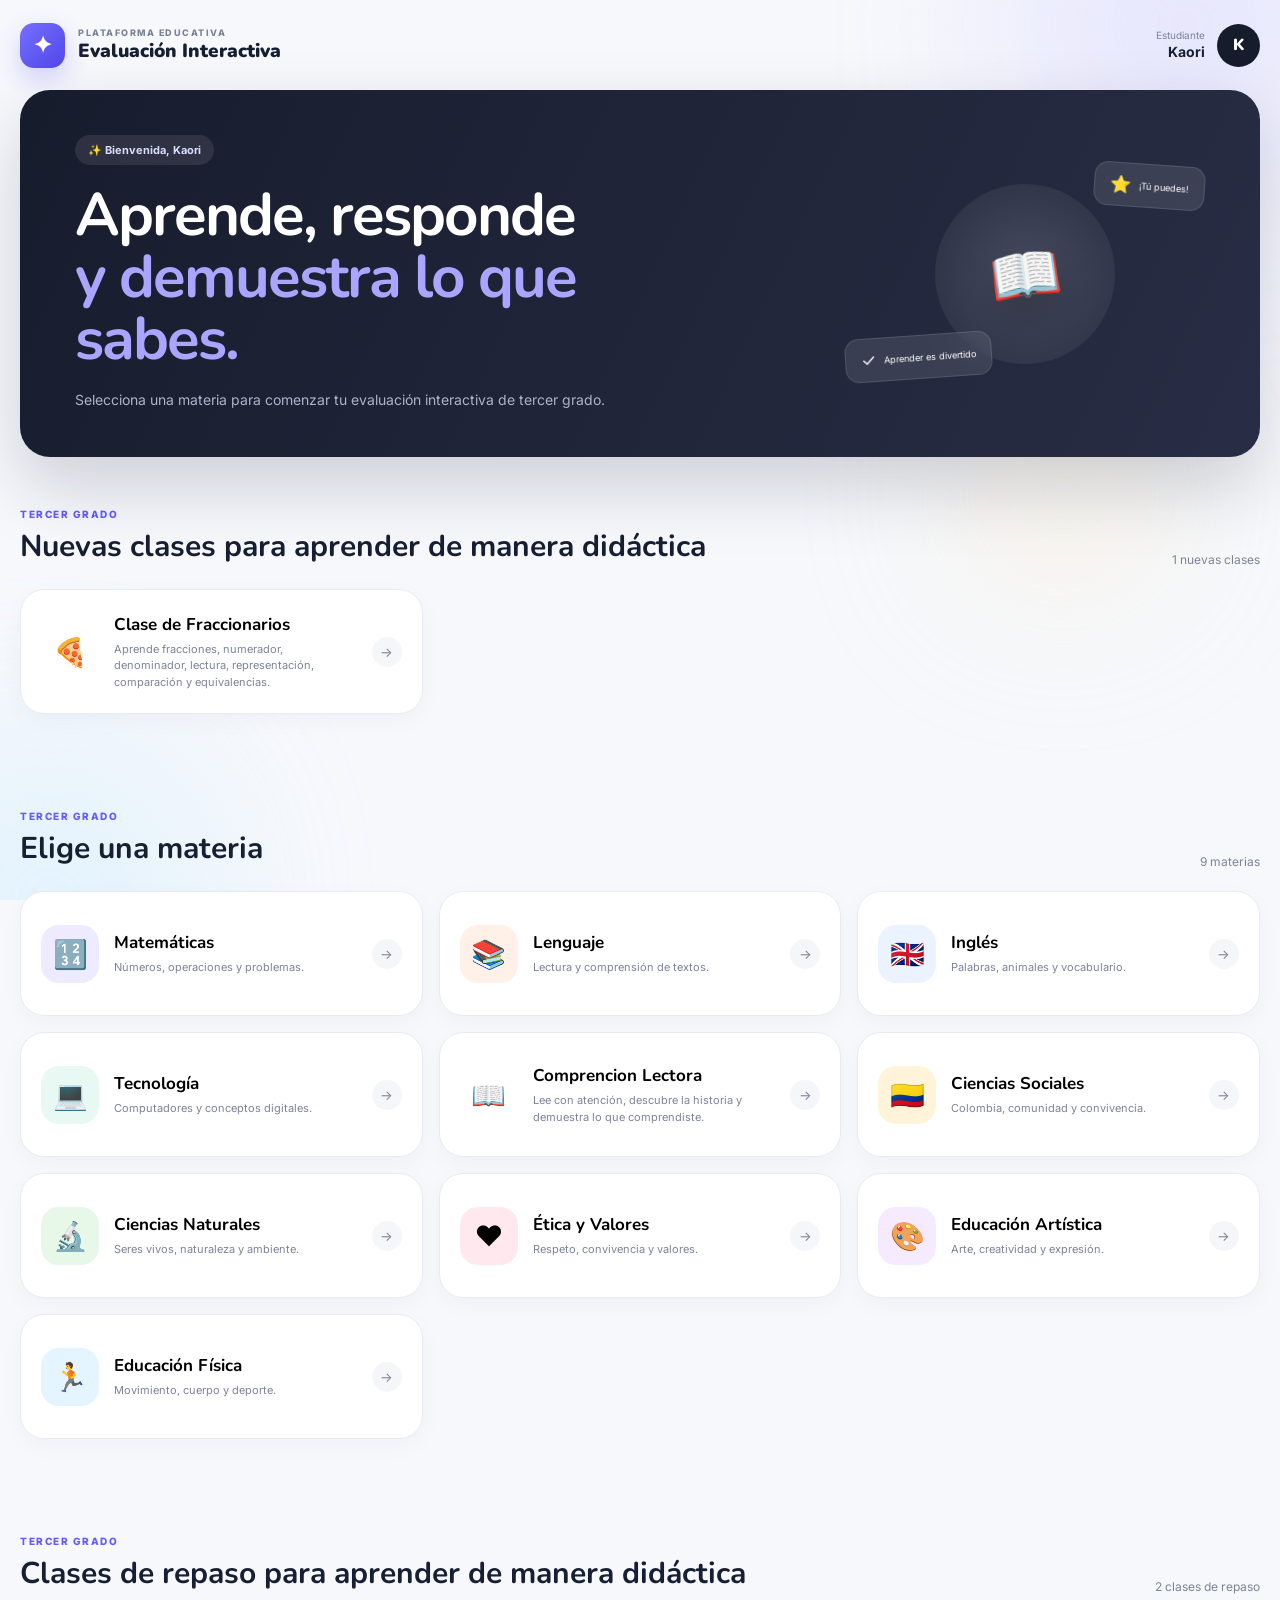
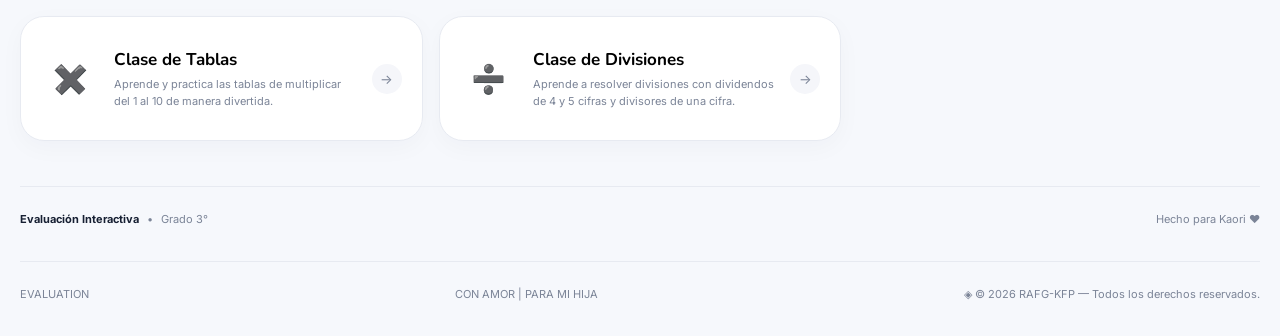
==== commit bcaaabef: "Update index.html" ====
--- a/index.html
+++ b/index.html
@@ -1,5 +1,6 @@
 <!DOCTYPE html>
 <html lang="es">
+
 <head>
     <meta charset="UTF-8">
     <meta name="viewport" content="width=device-width, initial-scale=1.0">
@@ -93,105 +94,52 @@
         </section>
 
         <!-- NUEVAS CLASES -->
-<section class="subjects-section">
-
-    <div class="section-title">
-
-        <div>
-            <span class="section-label">TERCER GRADO</span>
-            <h3>Nuevas clases para aprender de manera didáctica</h3>
-        </div>
-
-        <span class="subject-count">
-            nuevas clases
-        </span>
-
-    </div>
-
-
-    <div class="subjects-grid">
-
-        <!-- CLASE DE TABLAS 
-        <button
-            class="subject-card tablas"
-            data-subject="tablas">
-
-            <div class="subject-icon">
-                ✖️
-            </div>
-
-            <div class="subject-content">
-                <h4>Clase de Tablas</h4>
-
-                <p>
-                    Aprende y practica las tablas de multiplicar del 1 al 10
-                    de manera divertida e interactiva.
-                </p>
-            </div>
-
-            <div class="arrow">
-                →
-            </div>
-
-        </button>-->
-
-
-        <!-- CLASE DE DIVISIONES 
-        <button
-            class="subject-card diviciones"
-            data-subject="diviciones">
-
-            <div class="subject-icon">
-                ➗
-            </div>
-
-            <div class="subject-content">
-                <h4>Clase de Divisiones</h4>
-
-                <p>
-                    Aprende a resolver divisiones con dividendos de 4 y 5 cifras
-                    y divisores de una cifra.
-                </p>
-            </div>
-
-            <div class="arrow">
-                →
-            </div>
-
-        </button>-->
-
-
-        <!-- CLASE DE FRACCIONARIOS -->
-        <button
-            class="subject-card fraccionarios"
-            data-subject="fraccionarios">
-
-            <div class="subject-icon">
-                🍕
-            </div>
-
-            <div class="subject-content">
-                <h4>Clase de Fraccionarios</h4>
-
-                <p>
-                    Aprende fracciones de manera divertida: numerador,
-                    denominador, lectura, representación, comparación y
-                    fracciones equivalentes.
-                </p>
-            </div>
-
-            <div class="arrow">
-                →
-            </div>
-
-        </button>
-
-
-    </div>
-
-</section>
+        <section class="subjects-section">
+
+            <div class="section-title">
+
+                <div>
+                    <span class="section-label">TERCER GRADO</span>
+                    <h3>Nuevas clases para aprender de manera didáctica</h3>
+                </div>
+
+                <span class="subject-count">
+                    1 nuevas clases
+                </span>
+
+            </div>
+
+
+            <div class="subjects-grid">
+
+                <!-- NUEVA CLASE: FRACCIONARIOS -->
+                <button class="subject-card fraccionarios" data-subject="fraccionarios" type="button">
+
+                    <div class="subject-icon">
+                        🍕
+                    </div>
+
+                    <div class="subject-content">
+                        <h4>Clase de Fraccionarios</h4>
+
+                        <p>
+                            Aprende fracciones, numerador, denominador,
+                            lectura, representación, comparación y equivalencias.
+                        </p>
+                    </div>
+
+                    <div class="arrow">
+                        →
+                    </div>
+
+                </button>
+
+            </div>
+
+        </section>
         <!-- MATERIAS -->
         <section class="subjects-section">
+
 
             <div class="section-title">
 
@@ -208,11 +156,9 @@
 
 
             <div class="subjects-grid">
-                
+
                 <!-- MATEMÁTICAS -->
-                <button
-                    class="subject-card mathematics"
-                    data-subject="matematicas">
+                <button class="subject-card mathematics" data-subject="matematicas">
 
                     <div class="subject-icon">
                         🔢
@@ -233,9 +179,7 @@
 
 
                 <!-- LENGUAJE -->
-                <button
-                    class="subject-card language"
-                    data-subject="lenguaje">
+                <button class="subject-card language" data-subject="lenguaje">
 
                     <div class="subject-icon">
                         📚
@@ -256,9 +200,7 @@
 
 
                 <!-- INGLÉS -->
-                <button
-                    class="subject-card english"
-                    data-subject="ingles">
+                <button class="subject-card english" data-subject="ingles">
 
                     <div class="subject-icon">
                         🇬🇧
@@ -279,9 +221,7 @@
 
 
                 <!-- TECNOLOGÍA -->
-                <button
-                    class="subject-card technology"
-                    data-subject="tecnologia">
+                <button class="subject-card technology" data-subject="tecnologia">
 
                     <div class="subject-icon">
                         💻
@@ -301,9 +241,7 @@
                 </button>
 
                 <!-- COMPRENCION LECTORA -->
-                <button
-                    class="subject-card comprencionlectora"
-                    data-subject="comprencionlectora">
+                <button class="subject-card comprencionlectora" data-subject="comprencionlectora">
 
                     <div class="subject-icon">
                         📖
@@ -323,9 +261,7 @@
                 </button>
 
                 <!-- SOCIALES -->
-                <button
-                    class="subject-card social"
-                    data-subject="sociales">
+                <button class="subject-card social" data-subject="sociales">
 
                     <div class="subject-icon">
                         🇨🇴
@@ -346,9 +282,7 @@
 
 
                 <!-- NATURALES -->
-                <button
-                    class="subject-card natural"
-                    data-subject="naturales">
+                <button class="subject-card natural" data-subject="naturales">
 
                     <div class="subject-icon">
                         🔬
@@ -369,9 +303,7 @@
 
 
                 <!-- ÉTICA -->
-                <button
-                    class="subject-card ethics"
-                    data-subject="etica">
+                <button class="subject-card ethics" data-subject="etica">
 
                     <div class="subject-icon">
                         ❤️
@@ -392,9 +324,7 @@
 
 
                 <!-- ARTÍSTICA -->
-                <button
-                    class="subject-card art"
-                    data-subject="artistica">
+                <button class="subject-card art" data-subject="artistica">
 
                     <div class="subject-icon">
                         🎨
@@ -415,9 +345,7 @@
 
 
                 <!-- EDUCACIÓN FÍSICA -->
-                <button
-                    class="subject-card physical"
-                    data-subject="educacion-fisica">
+                <button class="subject-card physical" data-subject="educacion-fisica">
 
                     <div class="subject-icon">
                         🏃
@@ -439,70 +367,69 @@
             </div>
 
         </section>
-          <!-- REPASO -->
+        <!-- CLASES DE REPASO -->
         <section class="subjects-section">
 
             <div class="section-title">
 
                 <div>
                     <span class="section-label">TERCER GRADO</span>
-                    <h3>Repasaras de manera didactica</h3>
+                    <h3> Clases de repaso para aprender de manera didáctica</h3>
                 </div>
 
                 <span class="subject-count">
-                    repaso de 9 materias
+                    2 clases de repaso
                 </span>
 
             </div>
 
 
             <div class="subjects-grid">
-                
-                <!-- REPASO DE TABLAS -->
-            <button
-                    class="subject-card tablas"
-                    data-subject="tablas">
-
-            <div class="subject-icon">
-             ✖️
-            </div>
-
-             <div class="subject-content">
-             <h4>Repaso de Tablas</h4>
-
-             <p>
-               Practica las tablas de multiplicar del 1 al 10.
-              </p>
-            </div>
-
-             <div class="arrow">
-             →
-              </div>
-
-            </button>
-            <!-- REPASO DE DIVICIONES -->
-    <button
-                    class="subject-card diviciones"
-                    data-subject="diviciones">
-
-    <div class="subject-icon">
-        ➗
-    </div>
-
-    <div class="subject-content">
-        <h4>Repaso de Diviciones</h4>
-
-        <p>
-            Practica las Diviciones de 4 y 5 cifras que son el dividendo y con 1 divisor.
-        </p>
-    </div>
-
-    <div class="arrow">
-        →
-    </div>
-
-</button>
-     
+
+                <!-- NUEVA CLASE: TABLAS -->
+                <button class="subject-card tablas" data-subject="tablas" type="button">
+
+                    <div class="subject-icon">
+                        ✖️
+                    </div>
+
+                    <div class="subject-content">
+                        <h4>Clase de Tablas</h4>
+
+                        <p>
+                            Aprende y practica las tablas de multiplicar
+                            del 1 al 10 de manera divertida.
+                        </p>
+                    </div>
+
+                    <div class="arrow">
+                        →
+                    </div>
+
+                </button>
+
+
+                <!-- NUEVA CLASE: DIVISIONES -->
+                <button class="subject-card diviciones" data-subject="diviciones" type="button">
+
+                    <div class="subject-icon">
+                        ➗
+                    </div>
+
+                    <div class="subject-content">
+                        <h4>Clase de Divisiones</h4>
+
+                        <p>
+                            Aprende a resolver divisiones con dividendos
+                            de 4 y 5 cifras y divisores de una cifra.
+                        </p>
+                    </div>
+
+                    <div class="arrow">
+                        →
+                    </div>
+
+                </button>
 
             </div>
 
@@ -522,7 +449,17 @@
             </span>
 
         </footer>
-
+        <footer>
+
+            <p>
+                EVALUATION
+            </p>
+
+            <span>
+                CON AMOR | PARA MI HIJA
+            </span>
+            <p>◈ © 2026 RAFG-KFP — Todos los derechos reservados.</p>
+        </footer>
     </main>
 
 
@@ -531,15 +468,11 @@
 
         <div class="modal-box">
 
-            <button
-                class="close-modal"
-                id="closeModal">
+            <button class="close-modal" id="closeModal">
                 ×
             </button>
 
-            <div
-                class="modal-icon"
-                id="modalIcon">
+            <div class="modal-icon" id="modalIcon">
                 🔢
             </div>
 
@@ -553,9 +486,7 @@
                 Prepárate para comenzar tu evaluación.
             </p>
 
-            <button
-                class="start-button"
-                id="startButton">
+            <button class="start-button" id="startButton">
 
                 Comenzar evaluación
                 <span>→</span>
@@ -566,19 +497,8 @@
 
     </div>
 
-    <footer>
-
-    <p>
-      EVALUATION
-    </p>
-
-    <span>
-      CON AMOR | PARA MI HIJA
-    </span>
-    <p>◈ © 2026 RAFG-KFP — Todos los derechos reservados.</p>
-  </footer>
-
-    <script src="js/materias"></script>
+    <script src="js/materias.js"></script>
 
 </body>
+
 </html>
